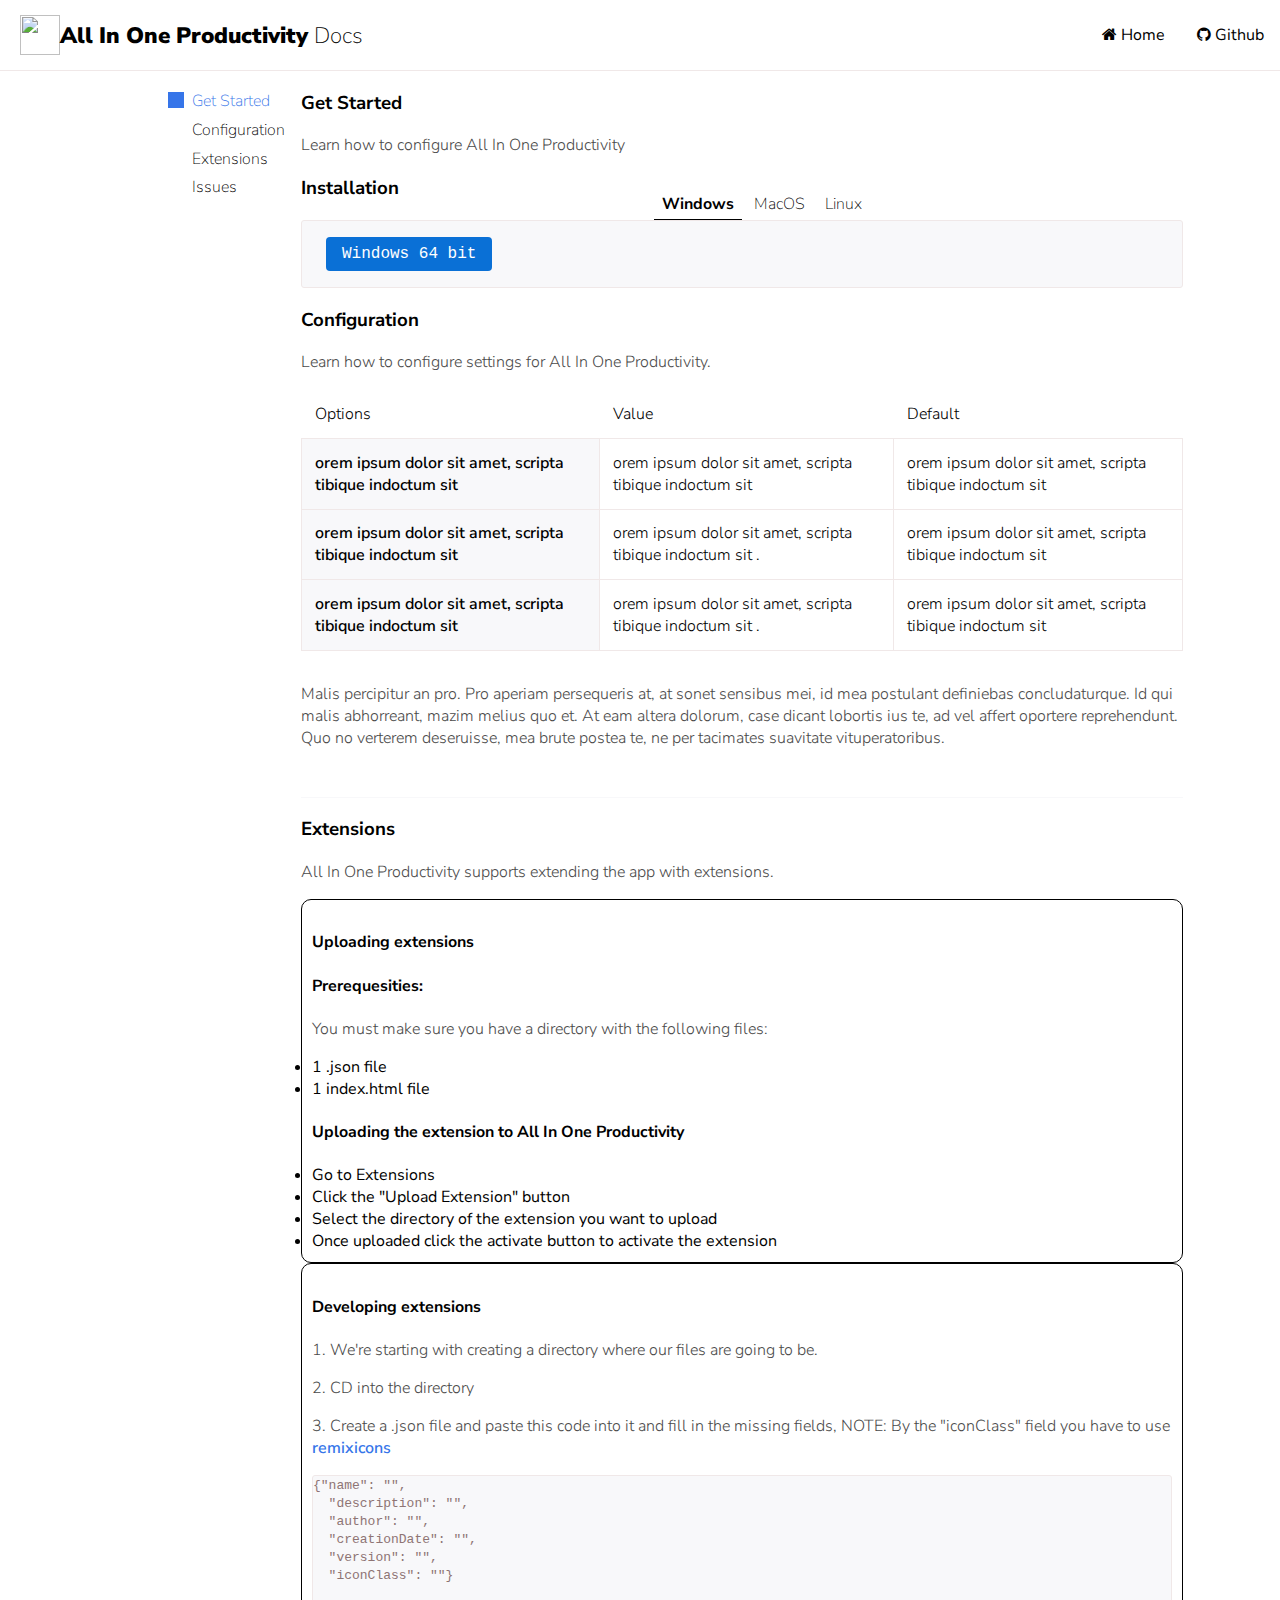
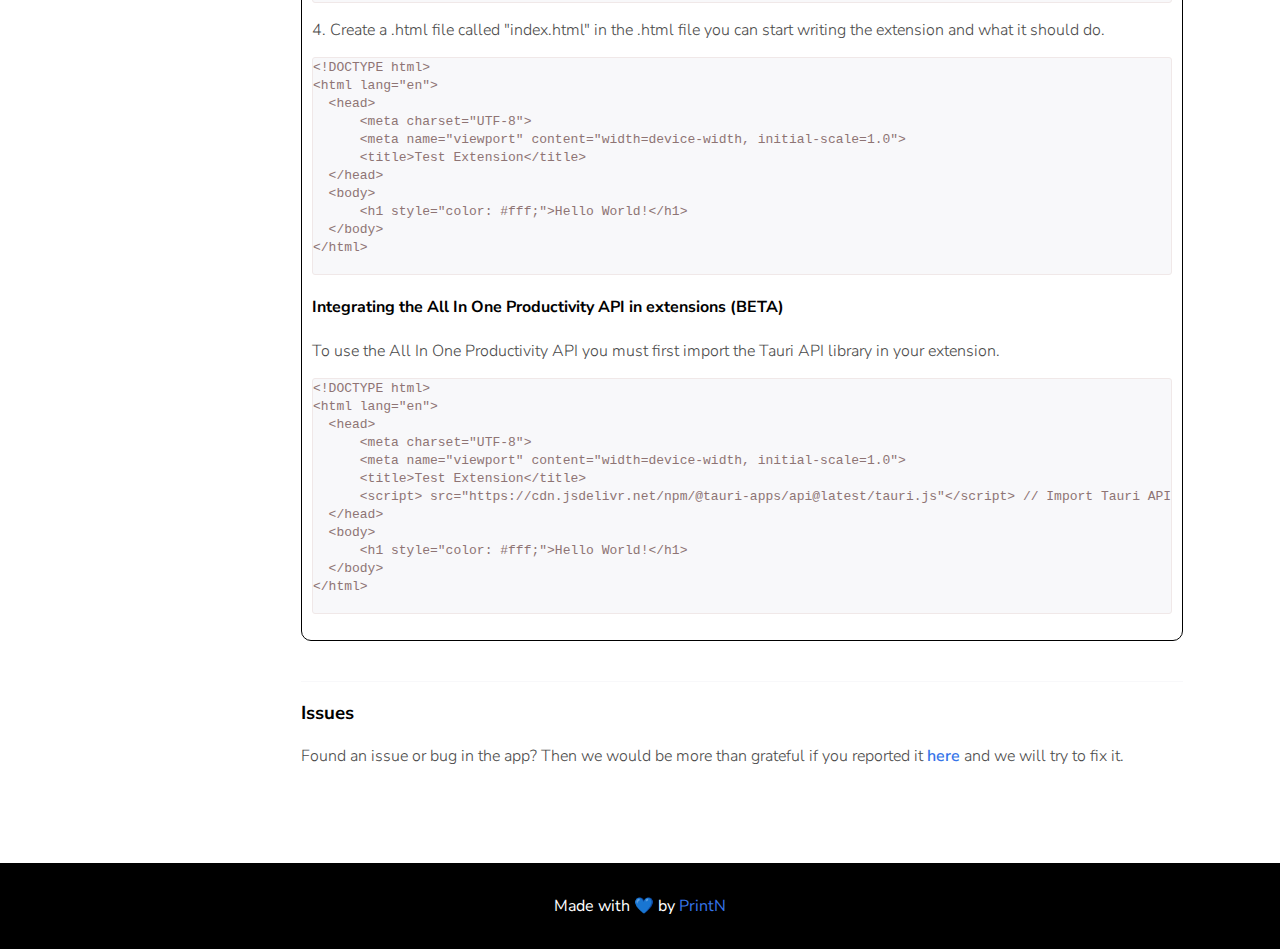
==== doc.html @ b7f63907 "Add files via upload" ====
<!doctype html>
<html>
  <head>
    <meta charset="utf-8">
    <meta name="description" content="">
    <meta name="viewport" content="width=device-width, initial-scale=1">
    <title>All In One Productivity</title>
    <link rel="stylesheet" href="https://cdnjs.cloudflare.com/ajax/libs/font-awesome/4.7.0/css/font-awesome.min.css">
    <link href="https://fonts.googleapis.com/css?family=Nunito+Sans:300,400,600,700,800,900" rel="stylesheet">
    <link rel="stylesheet" href="global.css">
    <link rel="stylesheet" href="doc.css">
    <link rel="author" href="humans.txt">
    <link rel="icon" href="./img/favicon.ico">
  </head>
  <body>
    <div class="doc__bg"></div>
    <nav class="header">
      <a href="index.html">
        <div class="logo-container">
          <img src="./img/favicon.ico" width="40px" height="40px" class="logo-img">
          <h1 class="logo">All In One Productivity<span style="font-weight: 200;"> Docs</span></h1>
        </div>
      </a>
      <ul class="menu">
        <div class="menu__item toggle"><span></span></div>
        <li class="menu__item"><a href="index.html" class="link link--dark"><i class="fa fa-home"></i> Home</a></li>
        <li class="menu__item"><a href="https://github.com/PrintN/All-In-One-Productivity" target="_blank" class="link link--dark"><i class="fa fa-github"></i> Github</a></li>
      </ul>
    </nav>
    <div class="wrapper">
      <aside class="doc__nav">
        <ul>
          <li class="js-btn selected">Get Started</li>
          <li class="js-btn">Configuration</li>
          <li class="js-btn">Extensions</li>
          <li class="js-btn">Issues</li>
        </ul>
      </aside>
      <article class="doc__content">
        <section class="js-section">
          <h3 class="section__title">Get Started</h3>
          <p>Learn how to configure All In One Productivity</p>
          <h3 class="section__title">Installation</h3>
          <div class="installation">
            <div class="tab__container">
              <ul class="tab__menu">
                <li class="tab active" data-tab="Windows">Windows</li>
                <li class="tab" data-tab="MacOS">MacOS</li>
                <li class="tab" data-tab="Linux">Linux</li>
              </ul>
              <pre class="nohighlight code">
                <div class="tab__pane active Windows"><a href="https://github.com/PrintN/All-In-One-Productivity/releases/download/v1.0.1/All.In.One.Productivity_1.0.1_x64_en-US.msi" class="download-link" download> Windows 64 bit</a></div>
                <code class="tab__pane Linux">Coming Soon for Linux</code>
                <code class="tab__pane MacOS">Coming Soon for MacOS</code>
              </pre>
            </div>
        </section>
        <section class="js-section">
          <h3 class="section__title">Configuration</h3>
          <p>Learn how to configure settings for All In One Productivity.</p>
          <table id="customers">
            <tr>
              <th>Options</th>
              <th>Value</th>
              <th>Default</th>
            </tr>
            <tr>
              <td>orem ipsum dolor sit amet, scripta tibique indoctum sit </td>
              <td>orem ipsum dolor sit amet, scripta tibique indoctum sit </td>
              <td>orem ipsum dolor sit amet, scripta tibique indoctum sit </td>
            </tr>
            <tr>
              <td>orem ipsum dolor sit amet, scripta tibique indoctum sit </td>
              <td>orem ipsum dolor sit amet, scripta tibique indoctum sit .</td>
              <td>orem ipsum dolor sit amet, scripta tibique indoctum sit </td>
            </tr>
            <tr>
              <td>orem ipsum dolor sit amet, scripta tibique indoctum sit </td>
              <td>orem ipsum dolor sit amet, scripta tibique indoctum sit .</td>
              <td>orem ipsum dolor sit amet, scripta tibique indoctum sit </td>
            </tr>
          </table>
          <p>Malis percipitur an pro. Pro aperiam persequeris at, at sonet sensibus mei, id mea postulant definiebas concludaturque. Id qui malis abhorreant, mazim melius quo et. At eam altera dolorum, case dicant lobortis ius te, ad vel affert oportere reprehendunt. Quo no verterem deseruisse, mea brute postea te, ne per tacimates suavitate vituperatoribus.</p>
          <hr />
        </section>
        <section class="js-section">
          <h3 class="section__title">Extensions</h3>
          <p>All In One Productivity supports extending the app with extensions.</p>
          <div style="border: 1px solid #000;border-radius: 10px;padding: 10px;">
            <h4>Uploading extensions</h4>
            <h4>Prerequesities:</h5>
            <p>You must make sure you have a directory with the following files:</p>
            <li>1 .json file</li>
            <li>1 index.html file</li>
            <h4>Uploading the extension to All In One Productivity</h5>
            <li>Go to Extensions</li>
            <li>Click the "Upload Extension" button</li>
            <li>Select the directory of the extension you want to upload</li>
            <li>Once uploaded click the activate button to activate the extension</li>
          </div>
          <div style="border: 1px solid #000;border-radius: 10px;padding: 10px;">
            <h4>Developing extensions</h4>
            <p>1. We're starting with creating a directory where our files are going to be.</p>
            <p>2. CD into the directory</p>
            <p>3. Create a .json file and paste this code into it and fill in the missing fields, NOTE: By the "iconClass" field you have to use <a href="https://remixicon.com" target="_blank" style="color: var(--accent-color);font-weight: 600;">remixicons</a></p>
            <pre class="nohighlight code">
<code>{"name": "",
  "description": "",
  "author": "",
  "creationDate": "",
  "version": "",
  "iconClass": ""}</code>
            </pre>
            <p>4. Create a .html file called "index.html" in the .html file you can start writing the extension and what it should do.</p>
            <pre class="nohighlight code">
<code>&lt;!DOCTYPE html&gt;
&lt;html lang=&quot;en&quot;&gt;
  &lt;head&gt;
      &lt;meta charset=&quot;UTF-8&quot;&gt;
      &lt;meta name=&quot;viewport&quot; content=&quot;width=device-width, initial-scale=1.0&quot;&gt;
      &lt;title&gt;Test Extension&lt;/title&gt;
  &lt;/head&gt;
  &lt;body&gt;
      &lt;h1 style=&quot;color: #fff;&quot;&gt;Hello World!&lt;/h1&gt;
  &lt;/body&gt;
&lt;/html&gt;</code>
              </pre>
              <h4>Integrating the All In One Productivity API in extensions (BETA)</h4>
              <p>To use the All In One Productivity API you must first import the Tauri API library in your extension.</p>
              <pre class="nohighlight code">
<code>&lt;!DOCTYPE html&gt;
&lt;html lang=&quot;en&quot;&gt;
  &lt;head&gt;
      &lt;meta charset=&quot;UTF-8&quot;&gt;
      &lt;meta name=&quot;viewport&quot; content=&quot;width=device-width, initial-scale=1.0&quot;&gt;
      &lt;title&gt;Test Extension&lt;/title&gt;
      &lt;script&gt; src="https://cdn.jsdelivr.net/npm/@tauri-apps/api@latest/tauri.js"&lt;/script&gt; // Import Tauri API
  &lt;/head&gt;
  &lt;body&gt;
      &lt;h1 style=&quot;color: #fff;&quot;&gt;Hello World!&lt;/h1&gt;
  &lt;/body&gt;
&lt;/html&gt;</code>
              </pre>            
          </div>

          <hr />
        </section>
        <section class="js-section">
          <h3 class="section__title">Issues</h3>
          <p>Found an issue or bug in the app? Then we would be more than grateful if you reported it <a href="https://github.com/PrintN/All-In-One-Productivity/issues" target="_blank" style="color: var(--accent-color);font-weight: 600;">here</a> and we will try to fix it.</p>
        </section>
      </article>
    </div>

    <footer class="footer">Made with 💙 by <a href="https://github.com/PrintN" target="_blank" class="link link--light">PrintN</a></footer>
    <script src="https://cdnjs.cloudflare.com/ajax/libs/highlight.js/9.12.0/highlight.min.js"></script>
    <script>hljs.initHighlightingOnLoad();</script>
    <script src="main.js"></script>
  </body>
</html>
---- global.css ----
/* css variables*/
:root {
  --primary-color: #000000;
  --primary-color-light: #8E7474;
  --accent-color: #3675e9;
  --accent-color-light: #0a70d6;
  --accent-color-dark: #3c0ef8;
  --white-color: #FAFBFC;
  --light-gray-color: #C6CBD1;
  --medium-gray-color: #959DA5;
  --dark-gray-color: #444D56; 
  --bg-color: #F8F8FA;
  --code-bg-color: #F0E8E8;
}

/* normalized */
html, body {
  padding: 0;
  margin: 0;
  font-family: 'Nunito Sans', sans-serif;
  background-color: white;
}

p {
  font-weight: 300;
  color: #4A4A4A;
}

a, a:hover {
  text-decoration: none;
  color: var(--primary-color);
}

hr {
  padding: 1rem 0;
  border: 0;
  border-bottom: 1px solid var(--bg-color);
}

* {
  box-sizing: border-box;
}

/* global components */

/* typography */
.section__title {
  color: var(--primary-color);
}

/* tabs */
.tab__container {
  position: relative;
}

.tab__container > ul {
  position: absolute;
  list-style: none;
  margin: 0;
  left: 40%;
  top: -2rem;
  padding-left: 0;
}

.tab__container .code {
  white-space: normal;
  padding: 1rem 1.5rem;
}

.tab {
  display: inline-block;
  padding: 0.3rem 0.5rem;
  font-weight: 200;
  cursor: pointer;
}

.tab.active {
  border-bottom: 1px solid var(--primary-color);
  font-weight: 700;
  display: inline-block;
}

.tab__pane {
  display: none;
}

.tab__pane.active {
  display: block;
}
/* windows */
.download-link {
  display: inline-block;
  padding: 0.5em 1em;
  background-color: var(--accent-color-light);
  color: white;
  text-decoration: none;
  border-radius: 4px;
  transition: background-color 0.3s ease, transform 0.3s ease;
}

.download-link:hover {
  background-color: var(--accent-color-dark);
  color:white;
  transform: scale(1.05);
}

/* code */
.code {
  border-radius: 3px;
  font-family: Space Mono, SFMono-Regular, Menlo,Monaco, Consolas, Liberation Mono, Courier New, monospace;
  background: var(--bg-color);
  border: 1px solid var(--code-bg-color);
  color: var(--primary-color-light);
}

.code--block {
  white-space: pre-line;
  padding: 0 1.5rem;
}

.code--inline {
  padding: 3px 6px;
  font-size: 80%;
}

/* buttons */
.button--primary {
  padding: 10px 22px;
  background-color: var(--accent-color);
  color: white;
  position: relative;
  text-decoration: none;
  border: 0;
  transition: all .3s ease-out;
}

.button--primary:after {
  position: absolute;
  content: "";
  width: 1rem;
  height: 1rem;
  background-color: var(--accent-color-light);
  right: -0.4rem;
  top: -0.4rem;
  transition: all 0.3s ease-out;
}

.button--primary:hover {
  text-shadow: 0px 1px 1px var(--accent-color-dark);
  color: white;
  transform: translate3D(0, -3px, 0);
}

.button--primary:hover::after {
  transform: rotate(90deg);
}

.button--secondary {
  padding: 10px 22px;
  border: 2px solid var(--primary-color);
  transition: all 0.5s ease-out;
}

.button--secondary:hover {
  border-color: var(--accent-color);
  color: var(--accent-color);
}

/* links */
.link {
  text-decoration: none;
  transition: all 0.3s ease-out;
}

.link:hover {
  color: var(--accent-color);
}

.link--dark {
  color: var(--primary-color);
}

.link--light {
  color: var(--accent-color);
}

/* menu */
nav {
  display: grid;
  grid-template-columns: 70px auto;
}

.menu {
  margin: 0;
  text-align: right;
  overflow: hidden;
  list-style: none;
}

.toggle {
  display: none;
  position: relative;
}

.toggle span,
.toggle span:before,
.toggle span:after {
  content: '';
  position: absolute;
  height: 2px;
  width: 18px;
  border-radius: 2px;
  background: var(--primary-color);
  display: block;
  cursor: pointer;
  transition: all 0.3s ease-in-out;
  right: 0;
}

.toggle span:before {
  top: -6px;
}

.toggle span:after {
  bottom: -6px;
}

.toggle.open span{
  background-color: transparent;
}

.toggle.open span:before,
.toggle.open span:after {
  top: 0;
}

.toggle.open span:before {
  transform: rotate(45deg);
}

.toggle.open span:after {
  transform: rotate(-45deg);
}

.menu__item {
  padding: 1rem;
  display: inline-block;
}

.menu__item.toggle {
  display: none;
}

/* table */
table {
  border-collapse: collapse;
  width: 100%;
  transition: color .3s ease-out;
  margin-bottom: 2rem;
}

table td, table th {
  border: 1px solid var(--code-bg-color);
  padding: 0.8rem;
  font-weight: 300;
}

table th {
  text-align: left;
  background-color: white;
  border-color: white;
  border-bottom-color: var(--code-bg-color);
}

table td:first-child {
  background-color: var(--bg-color);
  font-weight: 600;
}

@media screen and (max-width: 600px) {
  nav {
    grid-template-columns: 70px auto;
  }

  .menu__item{
    display: none;
  }

  .menu__item.toggle {
    display: inline-block;
  }

  .menu {
    text-align: right;
    padding: 0.5rem 1rem;
  }

  .toggle {
    display: block;
  }

  .menu.responsive .menu__item:not(:first-child) {
    display: block;
    padding: 0 0 0.5rem 0;
  }
}

/* layout */
.wrapper {
  margin: 0 auto;
  width: 70%;
}

.footer {
  text-align: center;
  background-color: var(--primary-color);
  padding: 2rem;
  color: white;
}

@keyframes fadeUp {
  0% {
    opacity: 0;
    transform: translate3d(0,30px,0);
  }
  100% {
    transform: translate3d(0,0,0);
  }
}
---- doc.css ----
html, body {
  display: flex;
  flex-direction: column;
  min-height: 100vh;
}

/* layout */
.header {
  display: flex;
  align-items: center;
  justify-content: space-between;
  border-bottom: 1px solid var(--code-bg-color);
}

.wrapper {
  display: flex;
  flex-grow: 1;
}

/* logo */
.logo-container {
  display: flex;
  align-items: center;
  justify-content: center;
}

.logo-img {
  margin-left: 20px; /* Adjust the space between the image and the heading as needed */
}

.logo {
  font-weight: 900;
  color: var(--primary-color);
  font-size: 1.4em;
}

.menu {
  display: flex;
  align-items: center;
  list-style: none;
  margin: 0;
  padding: 0;
}

.menu__item {
  padding: 1.5rem 1rem;
}

.menu__item.toggle {
  padding: 1.5rem 1rem;
}

/* doc */
.doc__bg {
  position: fixed;
  top: 0;
  left: 0;
  bottom: 0;
  width: 28%;
  background-color: var(--bg-color);
  z-index: -1;
}

.doc__nav {
  flex-basis: 20%;
  font-weight: 200;
}

.doc__nav ul {
  list-style: none;
  padding-left: 0;
  line-height: 1.8;
}

.doc__nav ul.fixed {
  position: fixed;
  top: 2rem;
}

.doc__nav li:hover {
  color: var(--primary-color-light);
  cursor: pointer;
  transition: color .3s ease-in-out;
}

.doc__nav .selected {
  color: var(--accent-color);
  position: relative;
}

.doc__nav .selected:after {
  position: absolute;
  content: "";
  width: 1rem;
  height: 1rem;
  background-color: var(--accent-color);
  left: -1.5rem;
  top: 0.3rem;
}

.doc__content {
  flex-basis: 80%;
  padding: 0 0 5rem 1rem;
}

@media (max-width: 750px) {
  .wrapper {
    flex-direction: column;
  }
  .doc__content {
    padding-left: 0;
  }
  .doc__nav ul {
    border-bottom: 1px solid var(--code-bg-color);
    padding-bottom: 0.5rem;
  }
  .doc__nav ul.fixed {
    /* nutralized the fixed menu for mobile*/
    position: relative;
    top: 0;
  }
  .doc__nav li {
    display: inline-block;
    padding-right: 1rem;
  }
  .doc__nav .selected:after {
    display: none;
  }
}
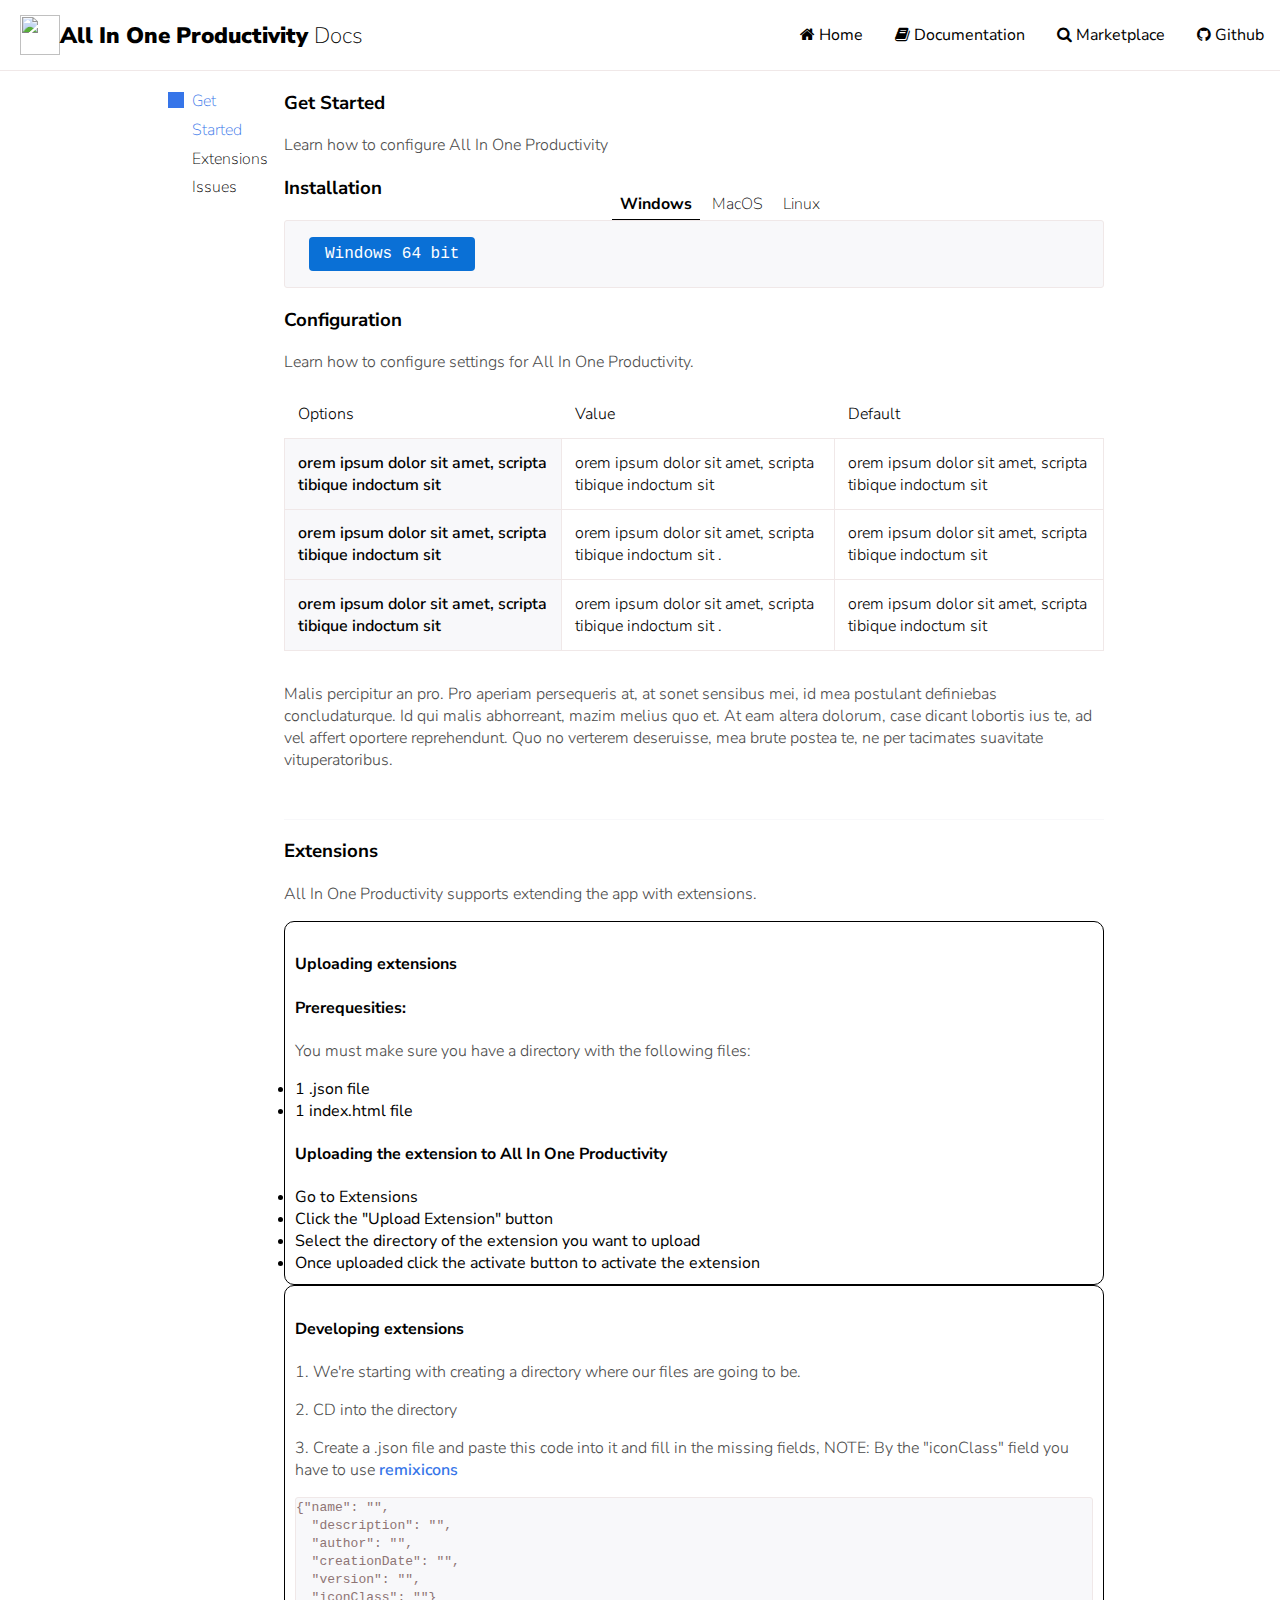
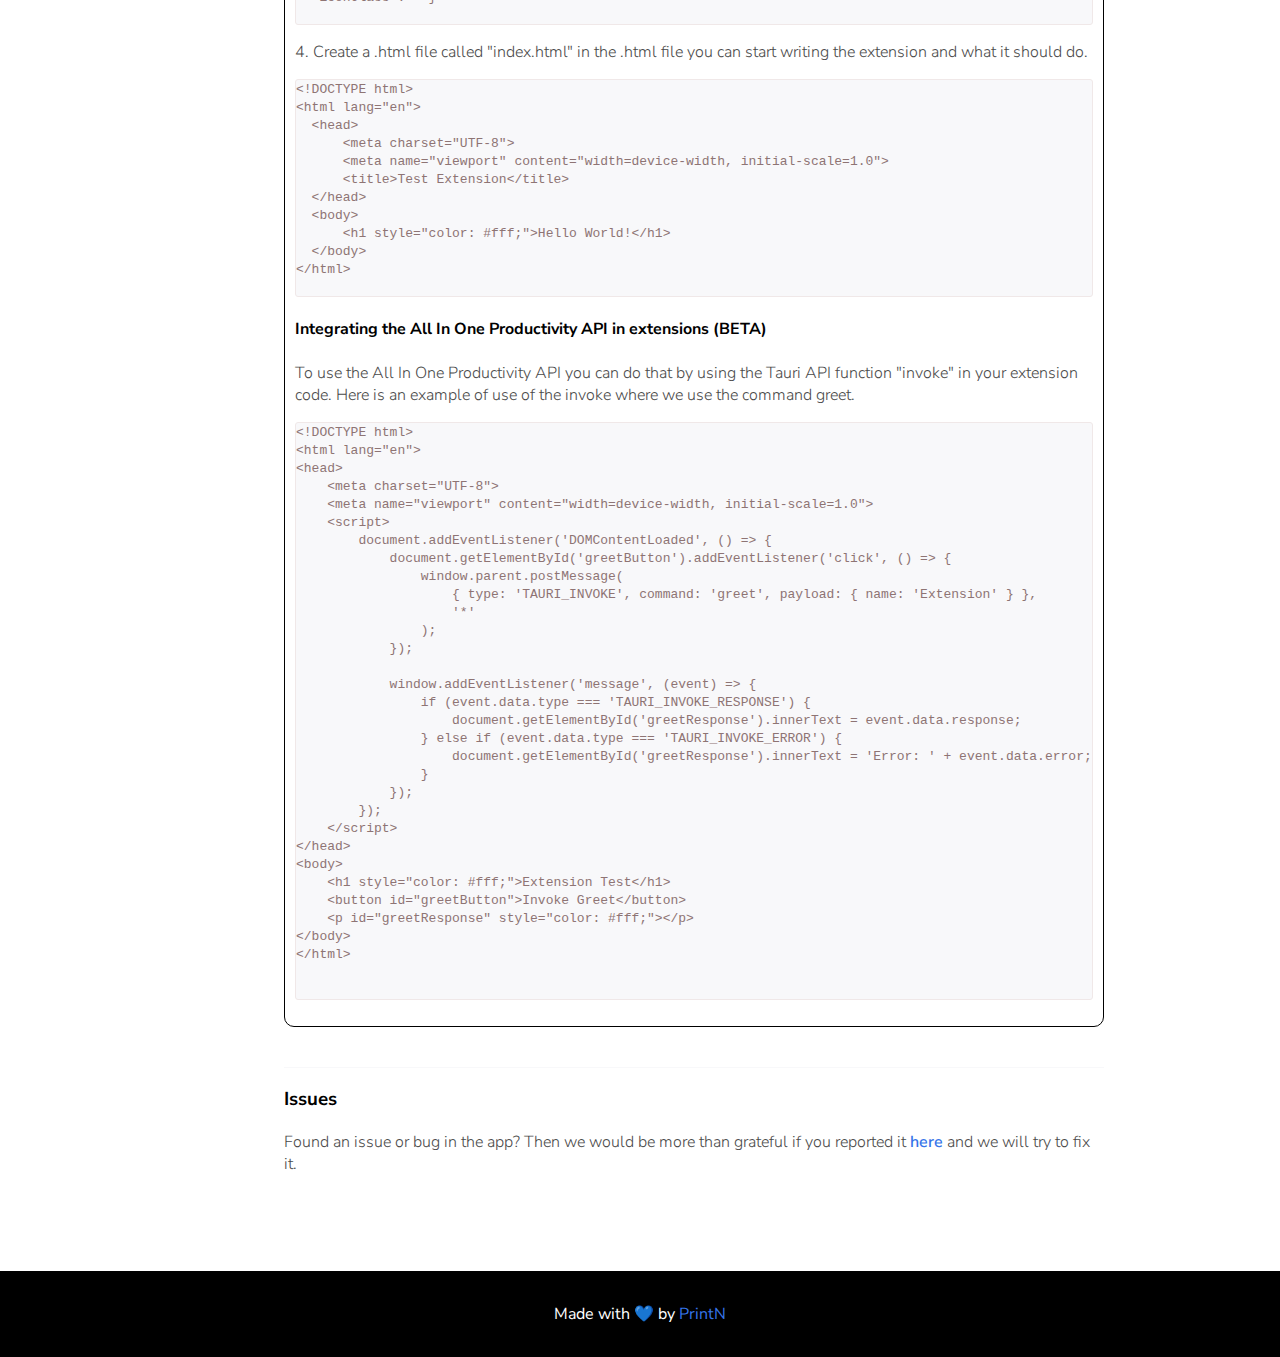
==== commit a9fbc7b3: "Extension marketplace + Updated header + Updated documentation" ====
--- a/doc.html
+++ b/doc.html
@@ -5,7 +5,7 @@
     <meta name="description" content="">
     <meta name="viewport" content="width=device-width, initial-scale=1">
     <title>All In One Productivity</title>
-    <link rel="stylesheet" href="https://cdnjs.cloudflare.com/ajax/libs/font-awesome/4.7.0/css/font-awesome.min.css">
+    <link rel="stylesheet" href="https://cdn.jsdelivr.net/npm/font-awesome@4.7.0/css/font-awesome.min.css">
     <link href="https://fonts.googleapis.com/css?family=Nunito+Sans:300,400,600,700,800,900" rel="stylesheet">
     <link rel="stylesheet" href="global.css">
     <link rel="stylesheet" href="doc.css">
@@ -24,6 +24,8 @@
       <ul class="menu">
         <div class="menu__item toggle"><span></span></div>
         <li class="menu__item"><a href="index.html" class="link link--dark"><i class="fa fa-home"></i> Home</a></li>
+        <li class="menu__item"><a href="doc.html" class="link link--dark"><i class="fa fa-book"></i> Documentation</a></li>
+        <li class="menu__item"><a href="extensions.html" class="link link--dark"><i class="fa fa-search"></i> Marketplace</a></li>
         <li class="menu__item"><a href="https://github.com/PrintN/All-In-One-Productivity" target="_blank" class="link link--dark"><i class="fa fa-github"></i> Github</a></li>
       </ul>
     </nav>
@@ -31,7 +33,6 @@
       <aside class="doc__nav">
         <ul>
           <li class="js-btn selected">Get Started</li>
-          <li class="js-btn">Configuration</li>
           <li class="js-btn">Extensions</li>
           <li class="js-btn">Issues</li>
         </ul>
@@ -54,9 +55,7 @@
                 <code class="tab__pane MacOS">Coming Soon for MacOS</code>
               </pre>
             </div>
-        </section>
-        <section class="js-section">
-          <h3 class="section__title">Configuration</h3>
+            <h3 class="section__title">Configuration</h3>
           <p>Learn how to configure settings for All In One Productivity.</p>
           <table id="customers">
             <tr>
@@ -126,20 +125,39 @@
 &lt;/html&gt;</code>
               </pre>
               <h4>Integrating the All In One Productivity API in extensions (BETA)</h4>
-              <p>To use the All In One Productivity API you must first import the Tauri API library in your extension.</p>
+              <p>To use the All In One Productivity API you can do that by using the Tauri API function "invoke" in your extension code. Here is an example of use of the invoke where we use the command greet.</p>
               <pre class="nohighlight code">
 <code>&lt;!DOCTYPE html&gt;
-&lt;html lang=&quot;en&quot;&gt;
-  &lt;head&gt;
-      &lt;meta charset=&quot;UTF-8&quot;&gt;
-      &lt;meta name=&quot;viewport&quot; content=&quot;width=device-width, initial-scale=1.0&quot;&gt;
-      &lt;title&gt;Test Extension&lt;/title&gt;
-      &lt;script&gt; src="https://cdn.jsdelivr.net/npm/@tauri-apps/api@latest/tauri.js"&lt;/script&gt; // Import Tauri API
-  &lt;/head&gt;
-  &lt;body&gt;
-      &lt;h1 style=&quot;color: #fff;&quot;&gt;Hello World!&lt;/h1&gt;
-  &lt;/body&gt;
-&lt;/html&gt;</code>
+&lt;html lang="en"&gt; 
+&lt;head&gt;  
+    &lt;meta charset="UTF-8"&gt;
+    &lt;meta name="viewport" content="width=device-width, initial-scale=1.0"&gt;
+    &lt;script&gt;
+        document.addEventListener('DOMContentLoaded', () =&gt; {
+            document.getElementById('greetButton').addEventListener('click', () =&gt; {
+                window.parent.postMessage(
+                    { type: 'TAURI_INVOKE', command: 'greet', payload: { name: 'Extension' } },
+                    '*'
+                );
+            });
+
+            window.addEventListener('message', (event) =&gt; {
+                if (event.data.type === 'TAURI_INVOKE_RESPONSE') {
+                    document.getElementById('greetResponse').innerText = event.data.response;
+                } else if (event.data.type === 'TAURI_INVOKE_ERROR') {
+                    document.getElementById('greetResponse').innerText = 'Error: ' + event.data.error;
+                }
+            });
+        });
+    &lt;/script&gt;
+&lt;/head&gt;
+&lt;body&gt;
+    &lt;h1 style="color: #fff;"&gt;Extension Test&lt;/h1&gt;
+    &lt;button id="greetButton"&gt;Invoke Greet&lt;/button&gt;
+    &lt;p id="greetResponse" style="color: #fff;"&gt;&lt;/p&gt;
+&lt;/body&gt;
+&lt;/html&gt;
+  </code>
               </pre>            
           </div>
 
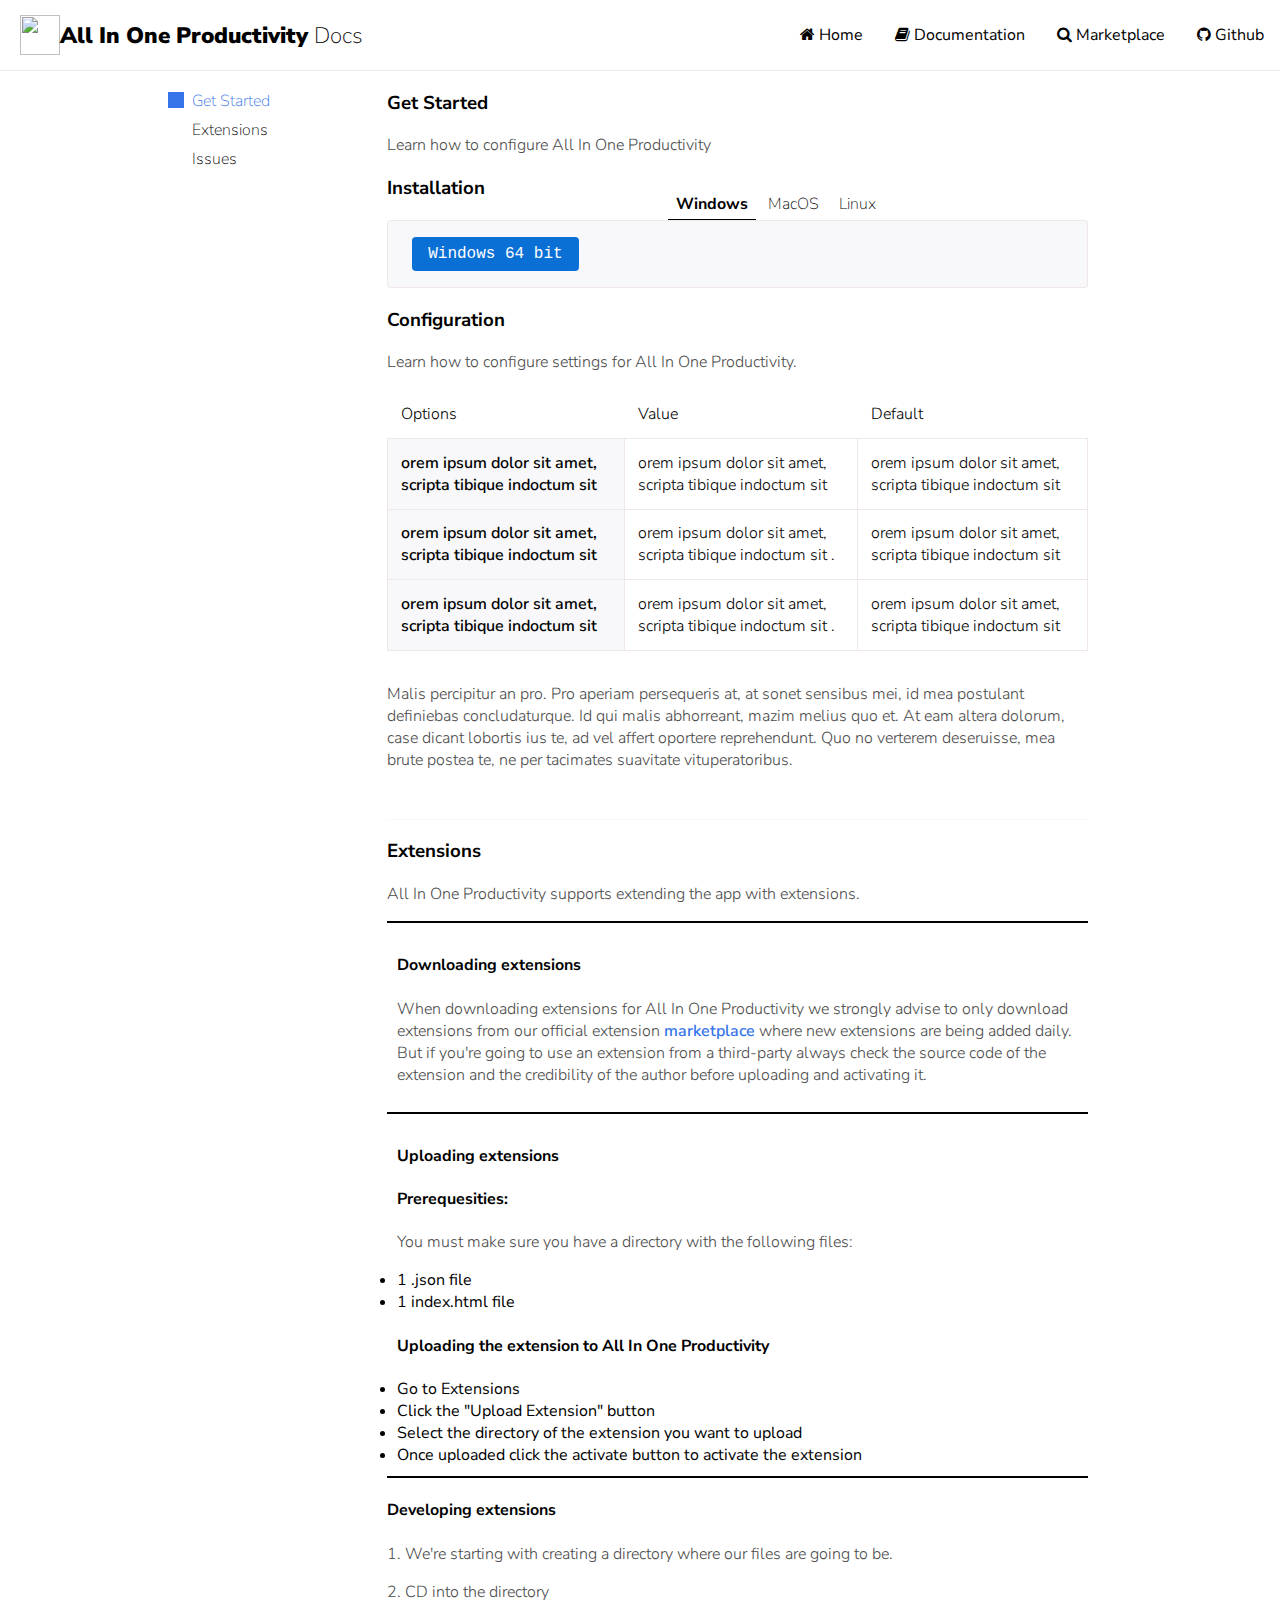
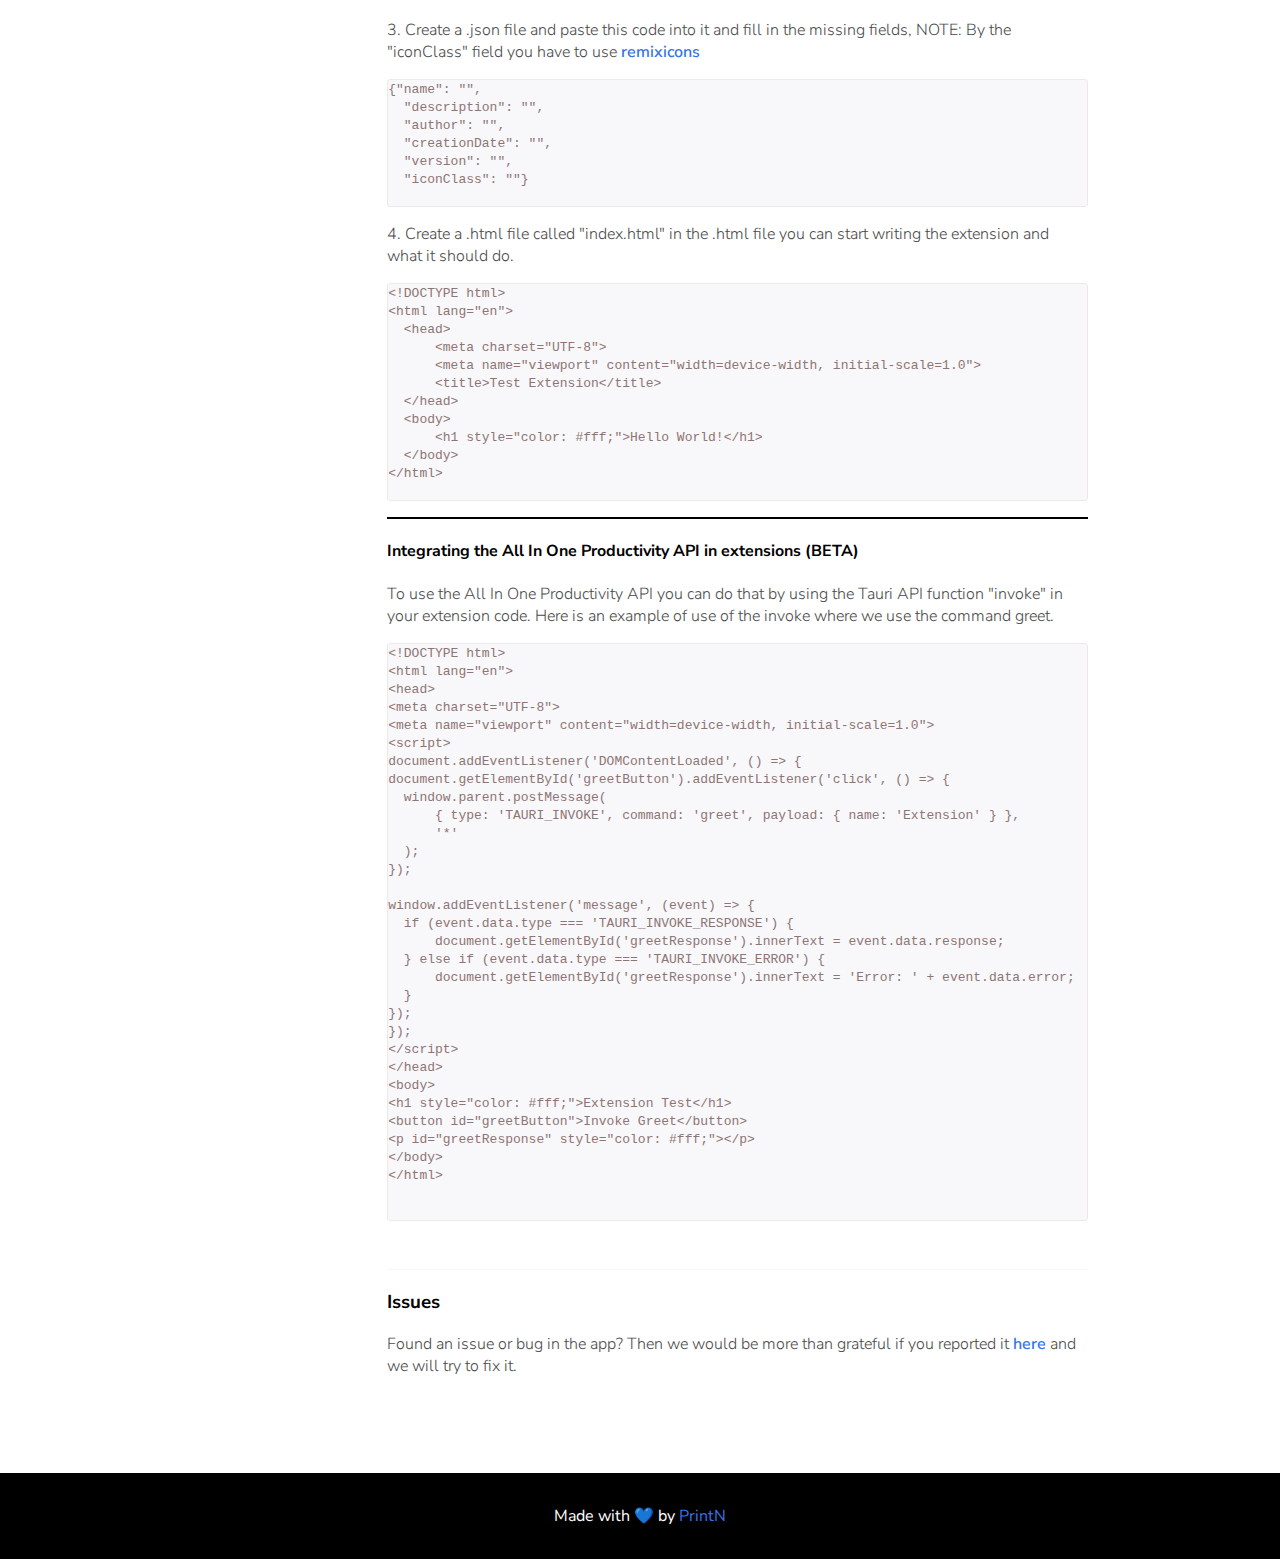
==== commit 215c4617: "Small changes" ====
--- a/doc.html
+++ b/doc.html
@@ -4,7 +4,7 @@
     <meta charset="utf-8">
     <meta name="description" content="">
     <meta name="viewport" content="width=device-width, initial-scale=1">
-    <title>All In One Productivity</title>
+    <title>Documentation | All In One Productivity</title>
     <link rel="stylesheet" href="https://cdn.jsdelivr.net/npm/font-awesome@4.7.0/css/font-awesome.min.css">
     <link href="https://fonts.googleapis.com/css?family=Nunito+Sans:300,400,600,700,800,900" rel="stylesheet">
     <link rel="stylesheet" href="global.css">
@@ -85,7 +85,11 @@
         <section class="js-section">
           <h3 class="section__title">Extensions</h3>
           <p>All In One Productivity supports extending the app with extensions.</p>
-          <div style="border: 1px solid #000;border-radius: 10px;padding: 10px;">
+          <div style="border-bottom: 2.5px solid #000;border-top: 2.5px solid #000;padding: 10px;">
+            <h4>Downloading extensions</h4>
+            <p>When downloading extensions for All In One Productivity we strongly advise to only download extensions from our official extension <a href="extensions.html" target="_blank" style="color: var(--accent-color);font-weight: 600;">marketplace</a> where new extensions are being added daily. But if you're going to use an extension from a third-party always check the source code of the extension and the credibility of the author before uploading and activating it.</p>
+          </div>
+          <div style="border-bottom: 2.5px solid #000;padding: 10px;">
             <h4>Uploading extensions</h4>
             <h4>Prerequesities:</h5>
             <p>You must make sure you have a directory with the following files:</p>
@@ -97,11 +101,11 @@
             <li>Select the directory of the extension you want to upload</li>
             <li>Once uploaded click the activate button to activate the extension</li>
           </div>
-          <div style="border: 1px solid #000;border-radius: 10px;padding: 10px;">
+          <div>
             <h4>Developing extensions</h4>
             <p>1. We're starting with creating a directory where our files are going to be.</p>
             <p>2. CD into the directory</p>
-            <p>3. Create a .json file and paste this code into it and fill in the missing fields, NOTE: By the "iconClass" field you have to use <a href="https://remixicon.com" target="_blank" style="color: var(--accent-color);font-weight: 600;">remixicons</a></p>
+            <p>3. Create a .json file and paste this code into it and fill in the missing fields, NOTE: By the "iconClass" field you have to use <a href="https://remixicon.com" target="_blank" rel="noreferrer" style="color: var(--accent-color);font-weight: 600;">remixicons</a></p>
             <pre class="nohighlight code">
 <code>{"name": "",
   "description": "",
@@ -124,43 +128,45 @@
   &lt;/body&gt;
 &lt;/html&gt;</code>
               </pre>
-              <h4>Integrating the All In One Productivity API in extensions (BETA)</h4>
-              <p>To use the All In One Productivity API you can do that by using the Tauri API function "invoke" in your extension code. Here is an example of use of the invoke where we use the command greet.</p>
-              <pre class="nohighlight code">
+
+              </pre>            
+          </div>
+          <div style="border-top: 2.5px solid #000;">
+            <h4>Integrating the All In One Productivity API in extensions (BETA)</h4>
+<p>To use the All In One Productivity API you can do that by using the Tauri API function "invoke" in your extension code. Here is an example of use of the invoke where we use the command greet.</p>
+<pre class="nohighlight code">
 <code>&lt;!DOCTYPE html&gt;
 &lt;html lang="en"&gt; 
 &lt;head&gt;  
-    &lt;meta charset="UTF-8"&gt;
-    &lt;meta name="viewport" content="width=device-width, initial-scale=1.0"&gt;
-    &lt;script&gt;
-        document.addEventListener('DOMContentLoaded', () =&gt; {
-            document.getElementById('greetButton').addEventListener('click', () =&gt; {
-                window.parent.postMessage(
-                    { type: 'TAURI_INVOKE', command: 'greet', payload: { name: 'Extension' } },
-                    '*'
-                );
-            });
+&lt;meta charset="UTF-8"&gt;
+&lt;meta name="viewport" content="width=device-width, initial-scale=1.0"&gt;
+&lt;script&gt;
+document.addEventListener('DOMContentLoaded', () =&gt; {
+document.getElementById('greetButton').addEventListener('click', () =&gt; {
+  window.parent.postMessage(
+      { type: 'TAURI_INVOKE', command: 'greet', payload: { name: 'Extension' } },
+      '*'
+  );
+});
 
-            window.addEventListener('message', (event) =&gt; {
-                if (event.data.type === 'TAURI_INVOKE_RESPONSE') {
-                    document.getElementById('greetResponse').innerText = event.data.response;
-                } else if (event.data.type === 'TAURI_INVOKE_ERROR') {
-                    document.getElementById('greetResponse').innerText = 'Error: ' + event.data.error;
-                }
-            });
-        });
-    &lt;/script&gt;
+window.addEventListener('message', (event) =&gt; {
+  if (event.data.type === 'TAURI_INVOKE_RESPONSE') {
+      document.getElementById('greetResponse').innerText = event.data.response;
+  } else if (event.data.type === 'TAURI_INVOKE_ERROR') {
+      document.getElementById('greetResponse').innerText = 'Error: ' + event.data.error;
+  }
+});
+});
+&lt;/script&gt;
 &lt;/head&gt;
 &lt;body&gt;
-    &lt;h1 style="color: #fff;"&gt;Extension Test&lt;/h1&gt;
-    &lt;button id="greetButton"&gt;Invoke Greet&lt;/button&gt;
-    &lt;p id="greetResponse" style="color: #fff;"&gt;&lt;/p&gt;
+&lt;h1 style="color: #fff;"&gt;Extension Test&lt;/h1&gt;
+&lt;button id="greetButton"&gt;Invoke Greet&lt;/button&gt;
+&lt;p id="greetResponse" style="color: #fff;"&gt;&lt;/p&gt;
 &lt;/body&gt;
 &lt;/html&gt;
-  </code>
-              </pre>            
+</code>
           </div>
-
           <hr />
         </section>
         <section class="js-section">
